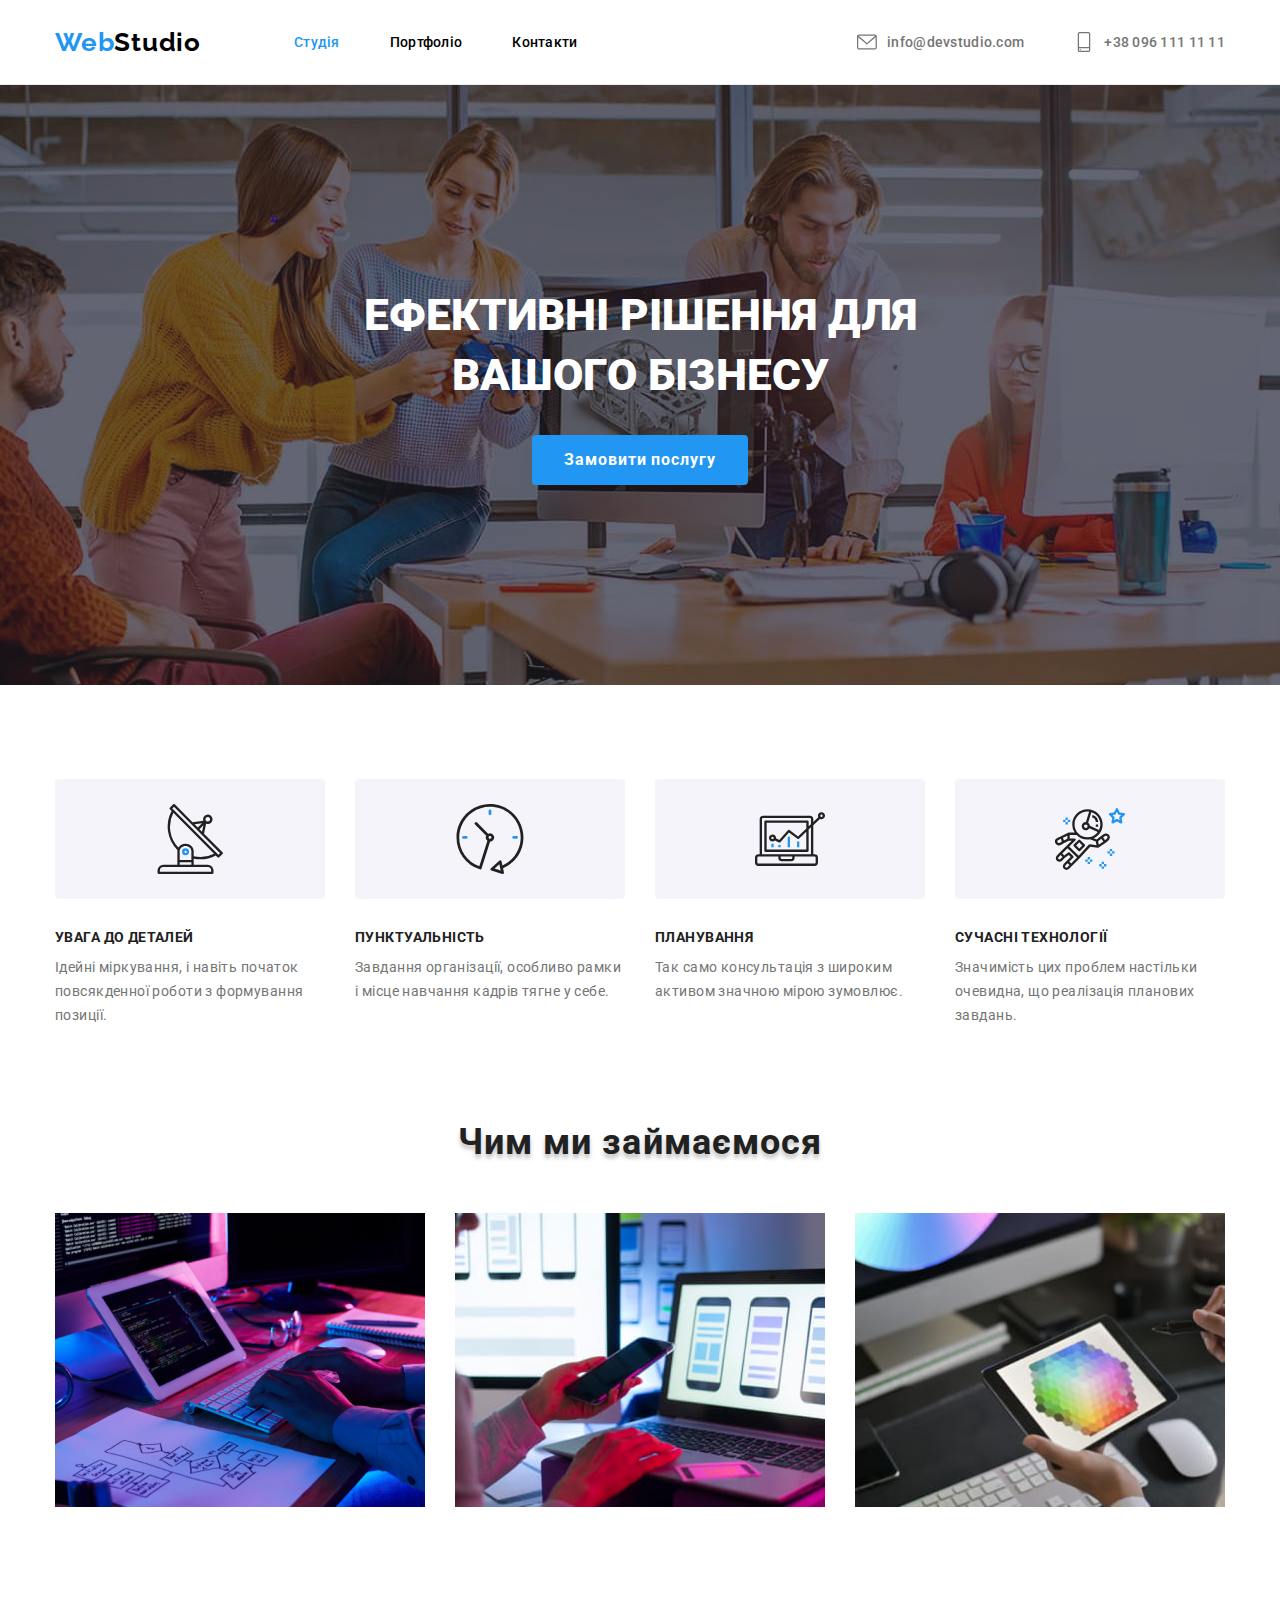
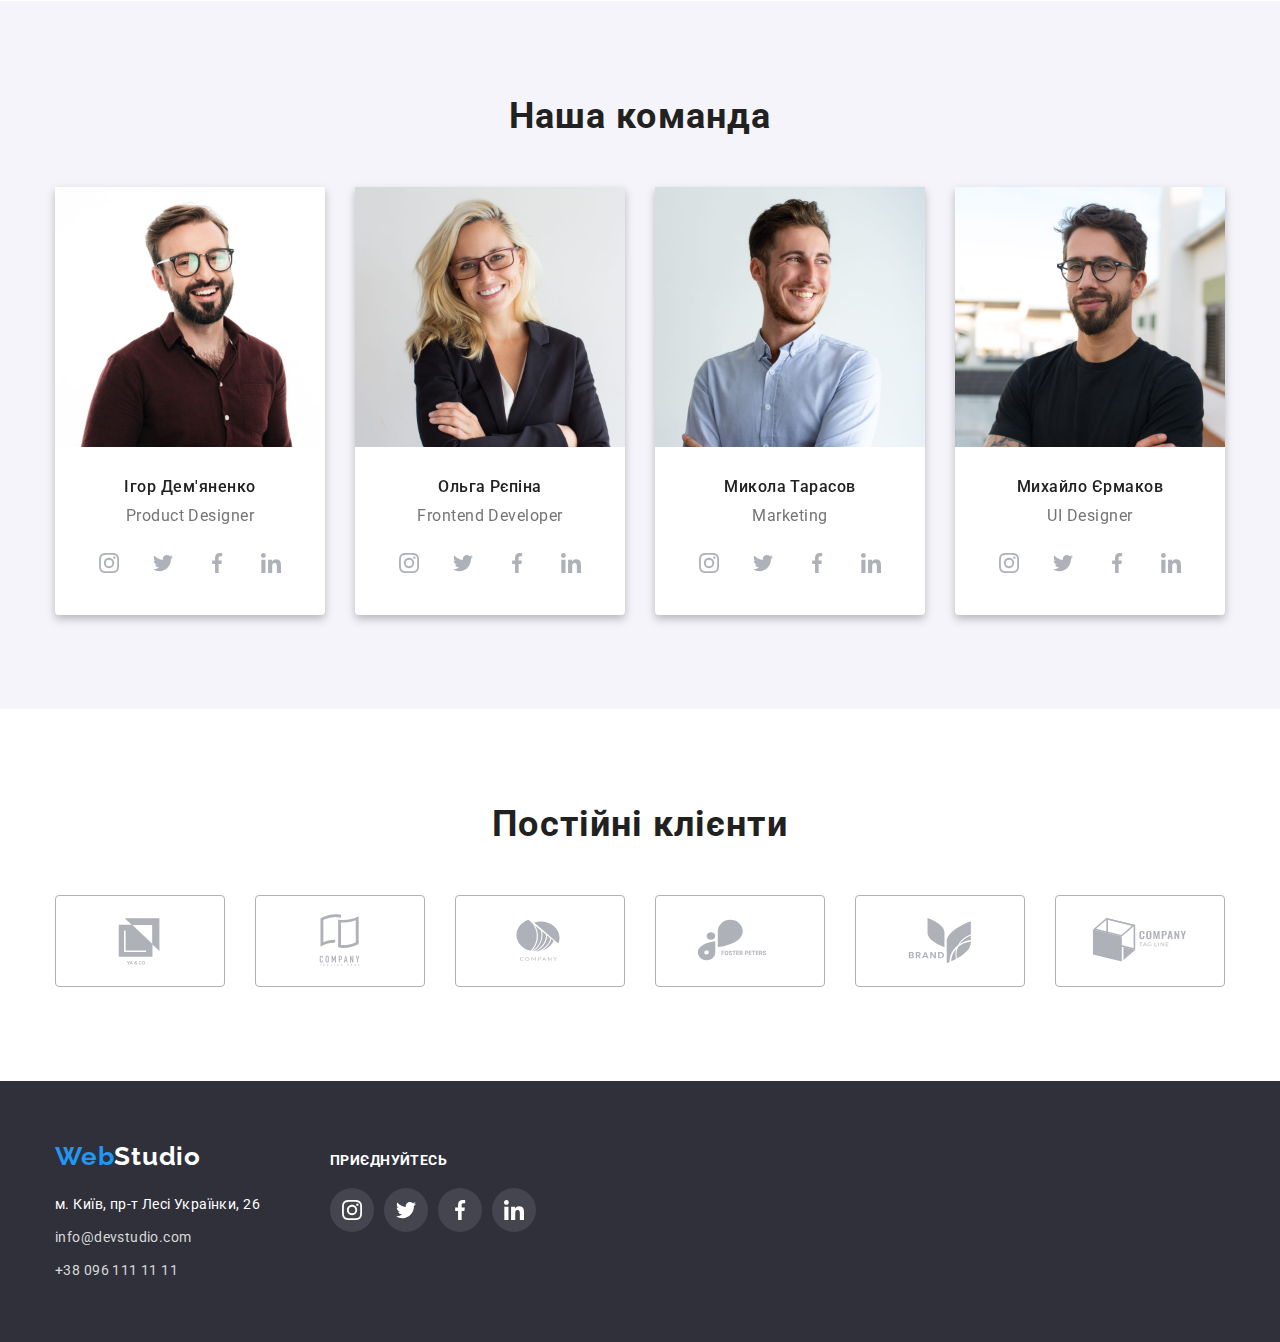
==== index.html @ 407eb29a "Initial commit" ====
<!DOCTYPE html>
<html lang="uk">
  <head>
    <meta charset="UTF-8" />
    <meta http-equiv="X-UA-Compatible" content="IE=edge" />
    <meta name="viewport" content="width=device-width, initial-scale=1.0" />
    <title>WebStudio</title>
    <link
      rel="stylesheet"
      href="https://cdnjs.cloudflare.com/ajax/libs/modern-normalize/1.0.0/modern-normalize.min.css"
    />
    <link rel="preconnect" href="https://fonts.googleapis.com" />
    <link rel="preconnect" href="https://fonts.gstatic.com" crossorigin />
    <link
      href="https://fonts.googleapis.com/css2?family=Raleway:wght@700&family=Roboto:wght@400;500;700;900&display=swap"
      rel="stylesheet"
    />
    <link rel="stylesheet" href="./css/styles.css" />
  </head>
  <body class="page">
    <header class="header">
      <!-- navigation block -->
      <div class="container header-container">
        <a class="link header-logo" href="./index.html"
          ><span class="logo-txt">Web</span>Studio</a
        >
        <nav class="nav">
          <ul class="list header-list">
            <li class="list-item">
              <a class="link header-nav-link link-current" href="./index.html"
                >Студія</a
              >
            </li>
            <li class="list-item">
              <a class="link header-nav-link" href="./portfolio.html"
                >Портфоліо</a
              >
            </li>
            <li class="list-item">
              <a class="link header-nav-link" href="">Контакти</a>
            </li>
          </ul>
        </nav>
        <ul class="list header-contact">
          <li class="list-item">
            <a class="link link-contact" href="mailto:info@devstudio.com">
              <svg class="icon-header" width="20" height="20">
                <use href="./images/symbol-defs.svg#mail"></use>
              </svg>
              info@devstudio.com</a
            >
          </li>
          <li class="list-item">
            <a class="link link-contact" href="tel:+380961111111">
              <svg class="icon-header" width="20" height="20">
                <use href="./images/symbol-defs.svg#phone"></use>
              </svg>
              +38 096 111 11 11</a
            >
          </li>
        </ul>
      </div>
    </header>

    <main>
      <!-- hero section -->

      <section class="section-hero">
        <div class="container">
          <div class="container-main-title">
            <h1 class="main-title-hero">
              Ефективні рішення для вашого бізнесу
            </h1>
          </div>
          <button class="btn" type="button">Замовити послугу</button>
        </div>
      </section>

      <!-- Our advantages section -->

      <section class="section">
        <div class="container">
          <h2 class="section-title visually-hidden">Наші цінності</h2>
          <ul class="list list-adv">
            <li class="list-item">
              <div class="icon-place">
                <svg class="icon-adv" width="70" height="70">
                  <use href="./images/symbol-defs.svg#antenna"></use>
                </svg>
              </div>
              <h3 class="advantage">УВАГА ДО ДЕТАЛЕЙ</h3>
              <p class="adv-text">
                Ідейні міркування, і навіть початок повсякденної роботи з
                формування позиції.
              </p>
            </li>
            <li class="list-item">
              <div class="icon-place">
                <svg class="icon-adv" width="70" height="70">
                  <use href="./images/symbol-defs.svg#clock"></use>
                </svg>
              </div>
              <h3 class="advantage">ПУНКТУАЛЬНІСТЬ</h3>
              <p class="adv-text">
                Завдання організації, особливо рамки і місце навчання кадрів
                тягне у себе.
              </p>
            </li>
            <li class="list-item">
              <div class="icon-place">
                <svg class="icon-adv" width="70" height="70">
                  <use href="./images/symbol-defs.svg#diagramma"></use>
                </svg>
              </div>
              <h3 class="advantage">ПЛАНУВАННЯ</h3>
              <p class="adv-text">
                Так само консультація з широким активом значною мірою зумовлює.
              </p>
            </li>
            <li class="list-item">
              <div class="icon-place">
                <svg class="icon-adv" width="70" height="70">
                  <use href="./images/symbol-defs.svg#astronaut"></use>
                </svg>
              </div>
              <h3 class="advantage">СУЧАСНІ ТЕХНОЛОГІЇ</h3>
              <p class="adv-text">
                Значимість цих проблем настільки очевидна, що реалізація
                планових завдань.
              </p>
            </li>
          </ul>
        </div>
      </section>
      <!-- Our work -->
      <section class="section work">
        <div class="container">
          <h2 class="section-title second-title">Чим ми займаємося</h2>
          <ul class="list work-list">
            <li class="list-item">
              <img
                class="img"
                src="./images/box1.jpg"
                alt="структура"
                width="370"
                height="294"
              />
            </li>
            <li class="list-item">
              <img
                class="img"
                src="./images/box2.jpg"
                alt="юзабіліті"
                width="370"
                height="294"
              />
            </li>
            <li class="list-item">
              <img
                class="img"
                src="./images/box3.jpg"
                alt="дизайн"
                width="370"
                height="294"
              />
            </li>
          </ul>
        </div>
      </section>

      <!-- our team block -->

      <section class="section team-section">
        <div class="container">
          <h2 class="section-title team-title">Наша команда</h2>
          <ul class="list">
            <li class="list-item team-item">
              <img
                class="img img-team"
                src="./images/imgname3.jpg"
                alt="Ігор Дем'яненко"
                width="270"
                height="260"
              />
              <h3 class="team-name">Ігор Дем'яненко</h3>
              <p class="team-position">Product Designer</p>
              <ul class="social-list">
                <li class="social-item">
                  <a
                    class="link socials-link"
                    href="https://instagram.com"
                    aria-label="Instagram"
                    target="_blank"
                    rel="noopener noreferrer"
                  >
                    <svg class="social-icon" width="20" height="20">
                      <use href="./images/symbol-defs.svg#instagram"></use>
                    </svg>
                  </a>
                </li>
                <li class="social-item">
                  <a
                    class="link socials-link"
                    href="https://twitter.com/"
                    aria-label="twitter"
                    target="_blank"
                    rel="noopener noreferrer"
                  >
                    <svg class="social-icon" width="20" height="20">
                      <use href="./images/symbol-defs.svg#twitter"></use>
                    </svg>
                  </a>
                </li>
                <li class="social-item">
                  <a
                    class="link socials-link"
                    href="https://www.facebook.com/"
                    aria-label="facebook"
                    target="_blank"
                    rel="noopener noreferrer"
                  >
                    <svg class="social-icon" width="20" height="20">
                      <use href="./images/symbol-defs.svg#facebook"></use>
                    </svg>
                  </a>
                </li>
                <li class="social-item">
                  <a
                    class="link socials-link"
                    href="https://www.linkedin.com/"
                    aria-label="linkedin"
                    target="_blank"
                    rel="noopener noreferrer"
                  >
                    <svg class="social-icon" width="20" height="20">
                      <use href="./images/symbol-defs.svg#linkedin"></use>
                    </svg>
                  </a>
                </li>
              </ul>
            </li>
            <li class="list-item team-item">
              <img
                class="img img-team"
                src="./images/imgname1.jpg"
                alt="Ольга Рєпіна"
                width="270"
                height="260"
              />
              <h3 class="team-name">Ольга Рєпіна</h3>
              <p class="team-position">Frontend Developer</p>
              <ul class="social-list">
                <li class="social-item">
                  <a
                    class="link socials-link"
                    href="https://instagram.com"
                    aria-label="Instagram"
                    target="_blank"
                    rel="noopener noreferrer"
                  >
                    <svg class="social-icon" width="20" height="20">
                      <use href="./images/symbol-defs.svg#instagram"></use>
                    </svg>
                  </a>
                </li>
                <li class="social-item">
                  <a
                    class="link socials-link"
                    href="https://twitter.com/"
                    aria-label="twitter"
                    target="_blank"
                    rel="noopener noreferrer"
                  >
                    <svg class="social-icon" width="20" height="20">
                      <use href="./images/symbol-defs.svg#twitter"></use>
                    </svg>
                  </a>
                </li>
                <li class="social-item">
                  <a
                    class="link socials-link"
                    href="https://www.facebook.com/"
                    aria-label="facebook"
                    target="_blank"
                    rel="noopener noreferrer"
                  >
                    <svg class="social-icon" width="20" height="20">
                      <use href="./images/symbol-defs.svg#facebook"></use>
                    </svg>
                  </a>
                </li>
                <li class="social-item">
                  <a
                    class="link socials-link"
                    href="https://www.linkedin.com/"
                    aria-label="linkedin"
                    target="_blank"
                    rel="noopener noreferrer"
                  >
                    <svg class="social-icon" width="20" height="20">
                      <use href="./images/symbol-defs.svg#linkedin"></use>
                    </svg>
                  </a>
                </li>
              </ul>
            </li>
            <li class="list-item team-item">
              <img
                class="img img-team"
                src="./images/imgname2.jpg"
                alt="Микола Тарасов"
                width="270"
                height="260"
              />
              <h3 class="team-name">Микола Тарасов</h3>
              <p class="team-position">Marketing</p>
              <ul class="social-list">
                <li class="social-item">
                  <a
                    class="link socials-link"
                    href="https://instagram.com"
                    aria-label="Instagram"
                    target="_blank"
                    rel="noopener noreferrer"
                  >
                    <svg class="social-icon" width="20" height="20">
                      <use href="./images/symbol-defs.svg#instagram"></use>
                    </svg>
                  </a>
                </li>
                <li class="social-item">
                  <a
                    class="link socials-link"
                    href="https://twitter.com/"
                    aria-label="twitter"
                    target="_blank"
                    rel="noopener noreferrer"
                  >
                    <svg class="social-icon" width="20" height="20">
                      <use href="./images/symbol-defs.svg#twitter"></use>
                    </svg>
                  </a>
                </li>
                <li class="social-item">
                  <a
                    class="link socials-link"
                    href="https://www.facebook.com/"
                    aria-label="facebook"
                    target="_blank"
                    rel="noopener noreferrer"
                  >
                    <svg class="social-icon" width="20" height="20">
                      <use href="./images/symbol-defs.svg#facebook"></use>
                    </svg>
                  </a>
                </li>
                <li class="social-item">
                  <a
                    class="link socials-link"
                    href="https://www.linkedin.com/"
                    aria-label="linkedin"
                    target="_blank"
                    rel="noopener noreferrer"
                  >
                    <svg class="social-icon" width="20" height="20">
                      <use href="./images/symbol-defs.svg#linkedin"></use>
                    </svg>
                  </a>
                </li>
              </ul>
            </li>
            <li class="list-item team-item">
              <img
                class="img img-team"
                src="./images/imgname4.jpg"
                alt="Михайло Єрмаков"
                width="270"
                height="260"
              />
              <h3 class="team-name">Михайло Єрмаков</h3>
              <p class="team-position">UI Designer</p>
              <ul class="social-list">
                <li class="social-item">
                  <a
                    class="link socials-link"
                    href="https://instagram.com"
                    aria-label="Instagram"
                    target="_blank"
                    rel="noopener noreferrer"
                  >
                    <svg class="social-icon" width="20" height="20">
                      <use href="./images/symbol-defs.svg#instagram"></use>
                    </svg>
                  </a>
                </li>
                <li class="social-item">
                  <a
                    class="link socials-link"
                    href="https://twitter.com/"
                    aria-label="twitter"
                    target="_blank"
                    rel="noopener noreferrer"
                  >
                    <svg class="social-icon" width="20" height="20">
                      <use href="./images/symbol-defs.svg#twitter"></use>
                    </svg>
                  </a>
                </li>
                <li class="social-item">
                  <a
                    class="link socials-link"
                    href="https://www.facebook.com/"
                    aria-label="facebook"
                    target="_blank"
                    rel="noopener noreferrer"
                  >
                    <svg class="social-icon" width="20" height="20">
                      <use href="./images/symbol-defs.svg#facebook"></use>
                    </svg>
                  </a>
                </li>
                <li class="social-item">
                  <a
                    class="link socials-link"
                    href="https://www.linkedin.com/"
                    aria-label="linkedin"
                    target="_blank"
                    rel="noopener noreferrer"
                  >
                    <svg class="social-icon" width="20" height="20">
                      <use href="./images/symbol-defs.svg#linkedin"></use>
                    </svg>
                  </a>
                </li>
              </ul>
            </li>
          </ul>
        </div>
      </section>

    <!-- client block -->

      <section class="section">
        <div class="container">
          <h2 class="title client-title">Постійні клієнти</h2>
          <ul class="list client-list">
            <li class="list-item client-item">
              <a
                class="link client-link"
                href=""
                aria-label="client first"
                target="_blank"
                rel="noopener noreferrer"
              >
                <svg class="client-icon" width="106" height="60">
                  <use href="./images/symbol-defs.svg#client1"></use>
                </svg>
              </a>
            </li>
            <li class="list-item">
              <a
                class="link client-link"
                href=""
                aria-label="client second"
                target="_blank"
                rel="noopener noreferrer"
              >
                <svg class="client-icon" width="106" height="60">
                  <use href="./images/symbol-defs.svg#client2"></use>
                </svg>
              </a>
            </li>
            <li class="list-item">
              <a
                class="link client-link"
                href=""
                aria-label="client third"
                target="_blank"
                rel="noopener noreferrer"
              >
                <svg class="client-icon" width="106" height="60">
                  <use href="./images/symbol-defs.svg#client3"></use>
                </svg>
              </a>
            </li>
            <li class="list-item">
              <a
                class="link client-link"
                href=""
                aria-label="client forth"
                target="_blank"
                rel="noopener noreferrer"
              >
                <svg class="client-icon" width="106" height="60">
                  <use href="./images/symbol-defs.svg#client4"></use>
                </svg>
              </a>
            </li>
            <li class="list-item">
              <a
                class="link client-link"
                href=""
                aria-label="client fifth"
                target="_blank"
                rel="noopener noreferrer"
              >
                <svg class="client-icon" width="106" height="60">
                  <use href="./images/symbol-defs.svg#client5"></use>
                </svg>
              </a>
            </li>
            <li class="list-item">
              <a
                class="link client-link"
                href=""
                aria-label="client sixth"
                target="_blank"
                rel="noopener noreferrer"
              >
                <svg class="client-icon" width="106" height="60">
                  <use href="./images/symbol-defs.svg#client6"></use>
                </svg>
              </a>
            </li>
          </ul>
        </div>
      </section>
    </main>

    <!-- footer section -->

    <footer class="footer">
      <div class="container footer-container">
        <div class="footer-block">
          <a class="footer-logo" href="./index.html">
            <span class="footer-txt">Web</span>Studio</a
          >

          <address class="contact-address">
            <ul class="list list-address">
              <li class="list-item address-txt">
                <a
                  class="link link-address"
                  href="https://goo.gl/maps/22rbSzSwpeRfUNZHA"
                  target="_blank"
                  rel="noopener noreferrer"
                  >м. Київ, пр-т Лесі Українки, 26</a
                >
              </li>
              <li class="list-item address-txt">
                <a class="link link-item" href="mailto:info@devstudio.com"
                  >info@devstudio.com</a
                >
              </li>
              <li class="list-item">
                <a class="link link-item" href="tel:+380961111111"
                  >+38 096 111 11 11</a
                >
              </li>
            </ul>
          </address>
        </div>
        <div class="social-block">
          <h2 class="title footer-title">приєднуйтесь</h2>
          <ul class="social-list">
            <li class="social-item">
              <a
                class="link socials-link-footer"
                href="https://instagram.com"
                aria-label="Instagram"
                target="_blank"
                rel="noopener noreferrer"
              >
                <svg class="social-icon" width="20" height="20">
                  <use href="./images/symbol-defs.svg#instagram"></use>
                </svg>
              </a>
            </li>
            <li class="social-item">
              <a
                class="link socials-link-footer"
                href="https://twitter.com"
                aria-label="twitter"
                target="_blank"
                rel="noopener noreferrer"
              >
                <svg class="social-icon" width="20" height="20">
                  <use href="./images/symbol-defs.svg#twitter"></use>
                </svg>
              </a>
            </li>
            <li class="social-item">
              <a
                class="link socials-link-footer"
                href="https://facebook.com"
                aria-label="facebook"
                target="_blank"
                rel="noopener noreferrer"
              >
                <svg class="social-icon" width="20" height="20">
                  <use href="./images/symbol-defs.svg#facebook"></use>
                </svg>
              </a>
            </li>
            <li class="social-item">
              <a
                class="link socials-link-footer"
                href="https://linkedin.com"
                aria-label="linkedin"
                target="_blank"
                rel="noopener noreferrer"
              >
                <svg class="social-icon" width="20" height="20">
                  <use href="./images/symbol-defs.svg#linkedin"></use>
                </svg>
              </a>
            </li>
          </ul>
        </div>
      </div>
    </footer>
  </body>
</html>
---- css/styles.css ----
/* Root selector */
:root {
  /* color root selector */

  /* text color */
  --main-txt-color: #212121;
  --light-txt-color: #757575;
  --blue-txt-color: #2196f3;
  --black-txt-color: #000000;
  --grey-txt-color: #d9d9d9;
  --social-color: #afb1b8;

  /* background color */
  --light-bcg-color: #f5f4fa;
  --white-color: #ffffff;
  --dark-bcg-color: #2f303a;
  --blue-btn-color: #2196f3;

  --border-setup: 1px solid #eeeeee;

  /* font root selector */
  --main-font: roboto, sans-serif;
  --secondary-font: Raleway, sans-serif;
}

/* ======================================= */
/* main page selector */
.page {
  font-family: var(--main-font);
  color: var(--main-txt-color);
}

.container {
  width: 1200px;
  padding-left: 15px;
  padding-right: 15px;
  margin-left: auto;
  margin-right: auto;
}

.section {
  padding-top: 94px;
  padding-bottom: 94px;
}

.img {
  display: block;
  max-width: 100%;
  height: auto;
}

/* =============== utilities ============= */
h1,
h2,
h3,
h4,
h5,
h6,
p,
ul {
  margin: 0;
  list-style-type: none;
}

ul {
  padding-left: 0;
}
/* ===========link setup=========== */

.link {
  text-decoration: none;
  color: var(--black-txt-color);
  font-weight: 500;
  font-size: 14px;
  line-height: calc(16 / 14);
  letter-spacing: 0.02em;
}

.link:active {
  color: orange;
}
.link:focus,
.link:hover {
  color: var(--blue-txt-color);
}

/* navigation setup */
.link.link-current {
  color: var(--blue-txt-color);
}

/* ========= */

.btn {
  font-family: inherit;
  color: currentColor;
  border: none;
}
.btn:active {
  color: orange;
}
.btn:hover,
.btn:focus {
  color: var(--light-txt-color);
  background-color: var(--blue-btn-color);
}

/* header */
.header {
  border-bottom: 1px solid #ececec;
}

/* logo style */

.header-logo {
  margin-right: 93px;

  color: var(--black-txt-color);
  font-family: var(--secondary-font);
  font-weight: 700;
  font-size: 26px;
  line-height: calc(31 / 26);
  letter-spacing: 0.03em;
}

.header-logo:active .header-logo:focus,
.header-logo:hover {
  color: var(--black-txt-color);
}

.link .logo-txt {
  color: #2196f3;
}

/* header contact style */

.header-container {
  display: flex;
  align-items: center;
}

.header-list {
  display: flex;
  gap: 50px;
  padding: 0;
}

.header-contact {
  display: flex;
  gap: 50px;
  margin-left: auto;
}

.header-nav-link,
.link-contact {
  display: block;
  padding-top: 32px;
  padding-bottom: 32px;
}

.link.link-contact {
  display: flex;
  align-items: center;
  gap: 10px;

  color: var(--light-txt-color);
}

.link.link-contact:active {
  color: orange;
}
.link.link-contact:focus,
.link.link-contact:hover {
  color: var(--blue-txt-color);
}

.icon-header {
  fill: currentColor;
}

/* ===hero section=== */

.section-hero {
  background-color: var(--dark-bcg-color);
  background-image: linear-gradient(
      to top,
      rgba(47, 48, 58, 0.4) 0%,
      rgba(47, 48, 58, 0.4) 100%
    ),
    url(../images/hero.jpg);
  background-repeat: no-repeat;
  background-position: center;
  max-width: 1600px;
  margin-left: auto;
  margin-right: auto;

  padding-top: 200px;
  padding-bottom: 200px;
}

.container-main-title {
  width: 696px;
  margin-right: auto;
  margin-left: auto;
  margin-bottom: 30px;
}
.main-title-hero {
  text-align: center;

  color: var(--white-color);
  text-transform: uppercase;
  font-weight: 900;
  font-size: 44px;
  line-height: 60px;
}
.section-hero .btn {
  display: block;
  padding: 10px 32px;
  margin-right: auto;
  margin-left: auto;
  border-radius: 4px;

  background-color: var(--blue-btn-color);
  color: var(--white-color);
  font-weight: 700;
  line-height: calc(30 / 16);
  letter-spacing: 0.06em;
}

.section-hero .btn:active,
.section-hero .btn:focus,
.section-hero .btn:hover {
  background-color: aquamarine;
  color: #212121;
}

/* ===== Our advantages section style =========== */

/*  second title transparent */
.visually-hidden {
  position: absolute;
  width: 1px;
  height: 1px;
  margin: -1px;
  border: 0;
  padding: 0;
  white-space: nowrap;
  clip-path: inset(100%);
  clip: rect(0 0 0 0);
  overflow: hidden;
}

.list-adv {
  display: flex;
  gap: 30px;
}

.icon-place {
  display: flex;
  align-items: center;
  justify-content: center;
  width: 270px;
  height: 120px;
  background-color: var(--light-bcg-color);
  border-radius: 4px;
  margin-bottom: 30px;
}

.advantage {
  margin-bottom: 10px;

  font-size: 14px;
  line-height: calc(16 / 14);
  letter-spacing: 0.03em;
}
.adv-text {
  min-width: 270px;

  color: var(--light-txt-color);
  font-size: 14px;
  line-height: calc(24 / 14);
  letter-spacing: 0.03em;
}

/* ============ our work section style ========== */
.work {
  padding-top: 0;
}

.work-list {
  display: flex;
  gap: 30px;
}

.second-title {
  text-align: center;
  margin-bottom: 50px;

  font-size: 36px;
  line-height: calc(42 / 36);
  letter-spacing: 0.03em;
  text-shadow: 0px 4px 4px rgba(0, 0, 0, 0.25);
}

/* ========== our team block style ======== */

.team-section .list {
  display: flex;
  gap: 30px;
}

.team-section {
  background-color: var(--light-bcg-color);
}

.team-item {
  text-align: center;
  border-bottom-right-radius: 4px;
  border-bottom-left-radius: 4px;
  filter: drop-shadow(0px 4px 4px rgba(0, 0, 0, 0.25));

  background-color: var(--white-color);
}

.img-team {
  margin-bottom: 30px;
}

.team-title {
  margin-bottom: 50px;
  text-align: center;

  font-size: 36px;
  line-height: calc(42 / 36);
  letter-spacing: 0.03em;
}

.team-name {
  margin-bottom: 10px;

  font-weight: 500;
  font-size: 16px;
  line-height: calc(19 / 16);
  letter-spacing: 0.03em;
}

.team-position {
  margin-bottom: 16px;

  color: var(--light-txt-color);
  line-height: calc(19 / 16);
  letter-spacing: 0.03em;
}

/* -----social link style ----- */

.social-list {
  display: flex;
  justify-content: center;
  gap: 10px;
  margin-bottom: 30px;
}
.social-item {
  width: 44px;
  height: 44px;
}

.socials-link {
  display: inline-flex;
  border-radius: 50%;
  width: 100%;
  height: 100%;
  justify-content: center;
  align-items: center;
}

.social-icon {
  fill: var(--social-color);
}

.socials-link:hover,
.socials-link:focus {
  background-color: var(--blue-txt-color);
}

.socials-link:hover .social-icon,
.socials-link:focus .social-icon {
  fill: var(--white-color);
}

/* ============ client block style ======== */

.client-title {
  margin-bottom: 50px;

  font-size: 36px;
  line-height: calc(42 / 36);
  text-align: center;
  letter-spacing: 0.03em;
}

.client-list {
  display: flex;
  gap: 30px;
}

.client-link {
  display: inline-flex;
  width: 170px;
 height: 92px;
  border: 1px solid var(--social-color);
  border-radius: 4px;
  color: var(--social-color);
  justify-content: center;
  align-items: center;
}

.client-icon {
  fill: currentColor;
}

.client-link:hover,
.client-link:focus {
  border-color: var(--blue-txt-color);
  fill: var(--blue-txt-color);
}

/* ======== footer style ========== */
.footer-container {
  display: flex;
  gap: 70px;
  align-items: baseline;
}

.footer {
  padding-top: 60px;
  padding-bottom: 60px;
}

.footer {
  background-color: var(--dark-bcg-color);
}

.footer-logo {
  display: block;
  margin-bottom: 20px;

  text-decoration: none;
  color: var(--white-color);
  font-family: var(--secondary-font);
  font-weight: 700;
  font-size: 26px;
  line-height: calc(31 / 26);
  letter-spacing: 0.03em;
}
.footer-logo:active,
.footer-logo:hover,
.footer-logo:focus {
  color: var(--white-color);
}
.footer-txt {
  color: var(--blue-txt-color);
}

.contact-address {
  font-style: normal;
}

.link-address {
  color: var(--white-color);
  font-weight: 400;
  line-height: calc(24 / 14);
  letter-spacing: 0.03em;
}

.link-item {
  color: var(--grey-txt-color);
  font-weight: 400;
  line-height: calc(24 / 14);
  letter-spacing: 0.03em;
}

.list-address > .list-item:not(:last-child) {
  margin-bottom: 9px;
}

/* footer social */

.footer-title {
  margin-bottom: 20px;

  color: var(--white-color);
  text-transform: uppercase;
  font-size: 14px;
  letter-spacing: 0.03em;
}

.social-block .social-list {
  display: flex;
  gap: 10px;
  justify-content: start;
}

.social-block .social-item {
  width: 44px;
  height: 44px;
}

.socials-link-footer {
  display: inline-flex;
  border-radius: 50%;
  background-color: rgba(255, 255, 255, 0.1);
  color: var(--white-color);
  width: 100%;
  height: 100%;
  justify-content: center;
  align-items: center;
}

.socials-link-footer .social-icon {
  fill: var(--white-color);
}

.socials-link-footer:hover,
.socials-link-footer:focus {
  background-color: var(--blue-txt-color);
}

/* =========================================== */
/* =============== portfolio ================= */

/* ----------- button style ------------- */
.list-button {
  display: flex;
  gap: 8px;
  justify-content: center;
  margin-bottom: 50px;
}

.list-item > .btn {
  padding: 6px 22px;
  border-radius: 4px;

  background-color: var(--light-bcg-color);
  font-weight: 500;
  line-height: calc(26 / 16);
  letter-spacing: 0.03em;
}

.list-item > .btn:active,
.list-item > .btn:hover,
.list-item > .btn:focus {
  background-color: var(--blue-btn-color);
  color: var(--white-color);
  box-shadow: 0px 3px 1px rgba(0, 0, 0, 0.1), 0px 1px 2px rgba(0, 0, 0, 0.08),
    0px 2px 2px rgba(0, 0, 0, 0.12);
}

/* --------- card style -------------- */

.list-portfolio {
  display: flex;
  flex-wrap: wrap;
  gap: 30px;
}

.client-txt {
  padding: 20px 24px;
  border-left: var(--border-setup);
  border-right: var(--border-setup);
  border-bottom: var(--border-setup);
}

.client-txt > .section-title {
  margin-bottom: 4px;

  color: var(--main-txt-color);
  font-size: 18px;
  line-height: calc(36 / 18);
  letter-spacing: 0.06em;
}

.client-txt > .section-text {
  color: var(--light-txt-color);
  font-weight: 400;
  font-size: 16px;
  line-height: calc(30 / 16);
  letter-spacing: 0.03em;
}

.link-portfolio {
  display: block;
}

.link-portfolio:hover,
.link-portfolio:focus {
  color: var(--blue-txt-color);
  box-shadow: 0px 1px 1px rgba(0, 0, 0, 0.12), 0px 4px 4px rgba(0, 0, 0, 0.06),
    1px 4px 6px rgba(0, 0, 0, 0.16);
}
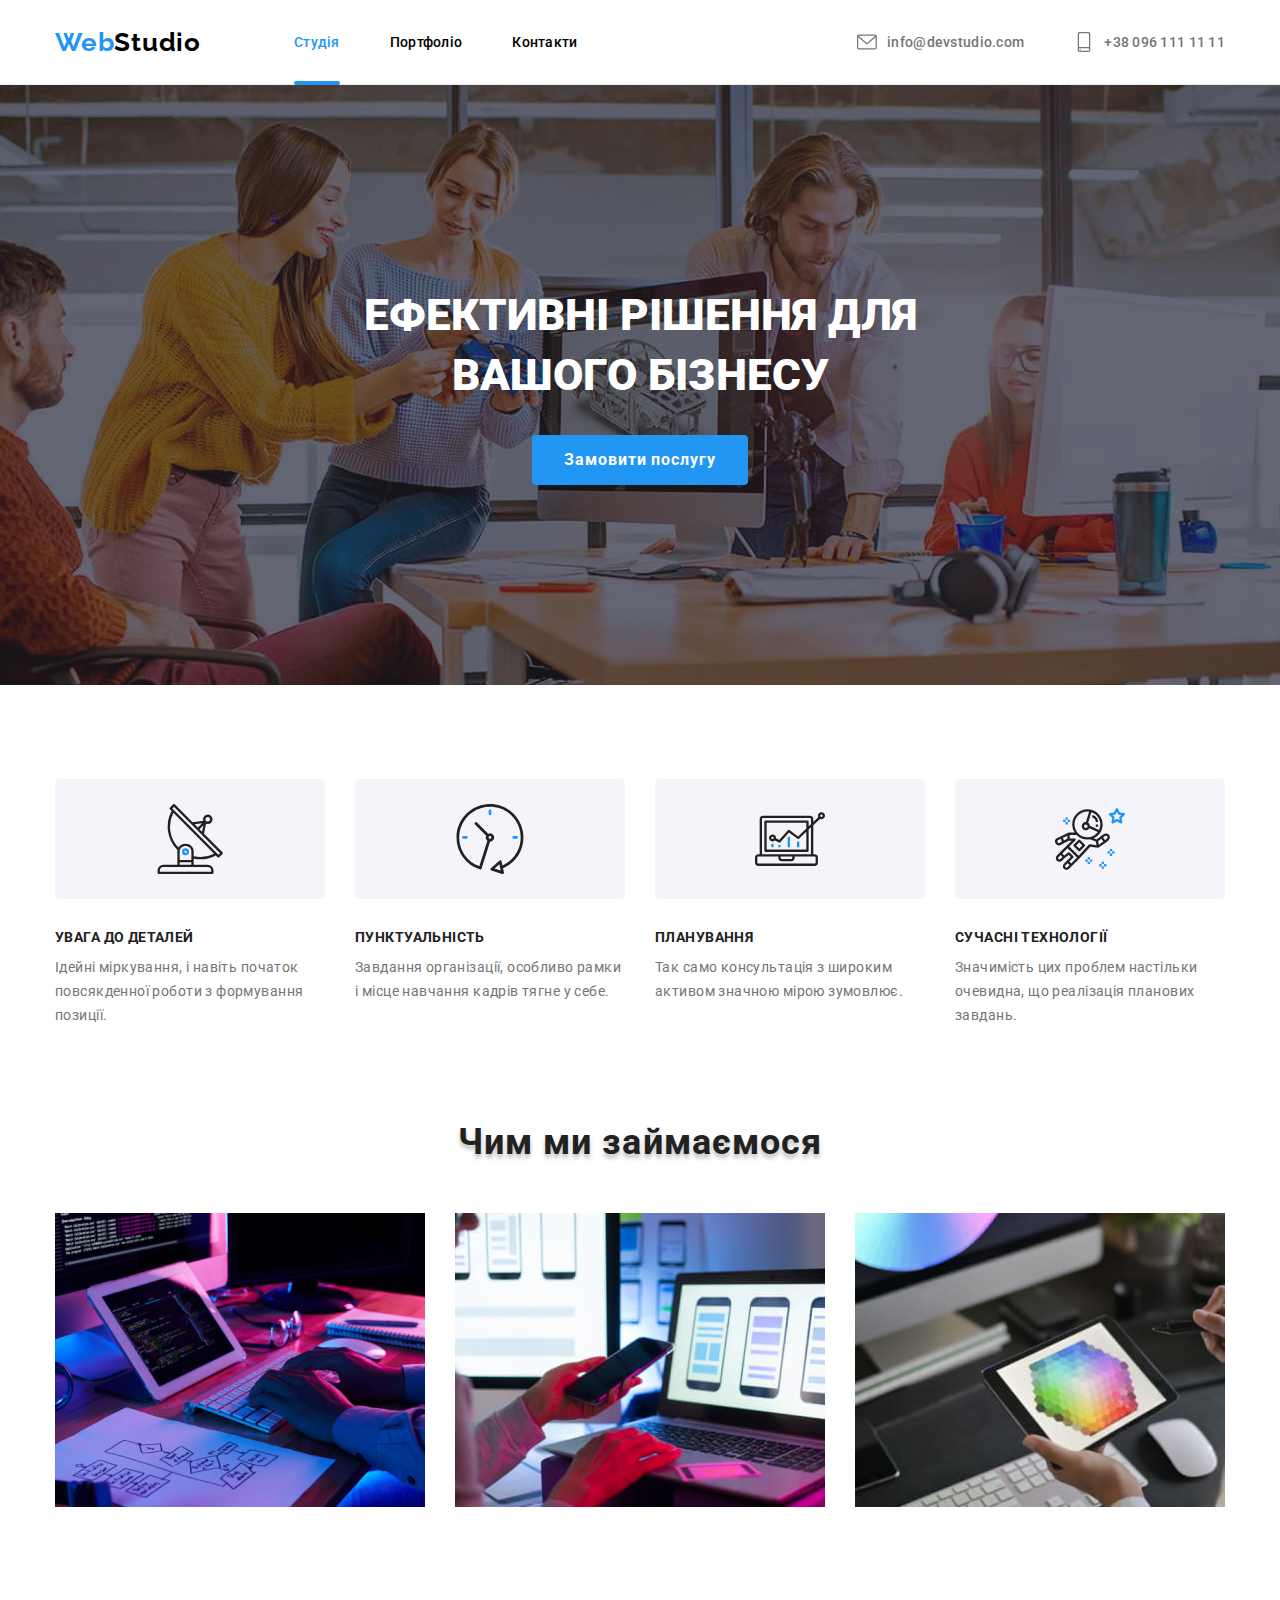
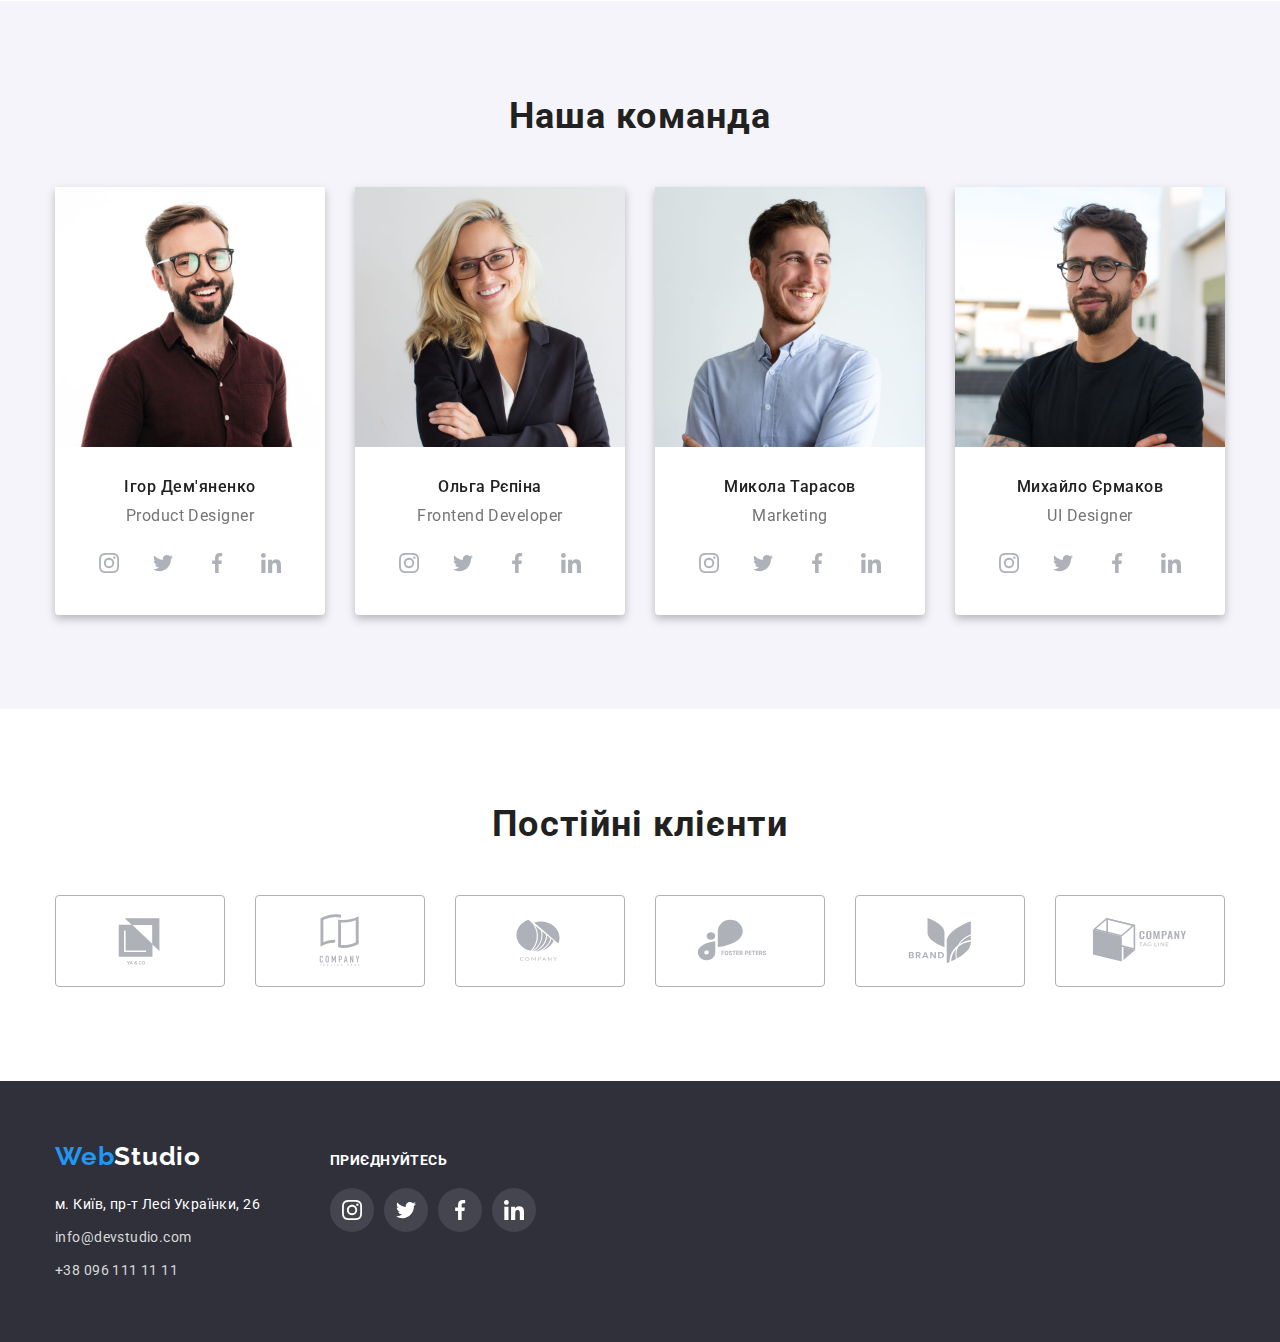
==== commit 7b32a402: "add script, portfolio style" ====
--- a/index.html
+++ b/index.html
@@ -72,7 +72,7 @@
               Ефективні рішення для вашого бізнесу
             </h1>
           </div>
-          <button class="btn" type="button">Замовити послугу</button>
+          <button class="btn" type="button" data-modal-open >Замовити послугу</button>
         </div>
       </section>
 
@@ -619,5 +619,20 @@
         </div>
       </div>
     </footer>
+
+    <!-- modal window -->
+
+    <div class="backdrop is-hidden" data-modal>
+      <div class="modal">
+        <button class="modal-btn" type="button" data-modal-close>
+          <svg class="modal-icon" width="18" height="18">
+            <use href="./images/symbol-defs.svg#close"></use>
+          </svg>
+        </button>
+      </div>
+    </div>
+
+    <script src="./js/modal.js"></script>
+
   </body>
 </html>
--- a/css/styles.css
+++ b/css/styles.css
@@ -75,7 +75,6 @@
   line-height: calc(16 / 14);
   letter-spacing: 0.02em;
 }
-
 .link:active {
   color: orange;
 }
@@ -87,6 +86,22 @@
 /* navigation setup */
 .link.link-current {
   color: var(--blue-txt-color);
+}
+
+.nav .list-item {
+  position: relative;
+}
+.link-current::after {
+  position: absolute;
+  left: 0;
+  bottom: -3.5%;
+
+  content: "";
+  display: inline-block;
+  background-color: var(--blue-txt-color);
+  width: 100%;
+  height: 4px;
+  border-radius: 2px;
 }
 
 /* ========= */
@@ -156,6 +171,8 @@
   display: block;
   padding-top: 32px;
   padding-bottom: 32px;
+
+  transition: color 250ms cubic-bezier(0.4, 0, 0.2, 1);
 }
 
 .link.link-contact {
@@ -225,6 +242,9 @@
   font-weight: 700;
   line-height: calc(30 / 16);
   letter-spacing: 0.06em;
+
+  transition: color 250ms cubic-bezier(0.4, 0, 0.2, 1),
+    background-color 250ms cubic-bezier(0.4, 0, 0.2, 1);
 }
 
 .section-hero .btn:active,
@@ -372,20 +392,20 @@
   height: 100%;
   justify-content: center;
   align-items: center;
+  color: var(--social-color);
+
+  transition: color 250ms cubic-bezier(0.4, 0, 0.2, 1),
+    background-color 250ms cubic-bezier(0.4, 0, 0.2, 1);
 }
 
 .social-icon {
-  fill: var(--social-color);
+  fill: currentColor;
 }
 
 .socials-link:hover,
 .socials-link:focus {
   background-color: var(--blue-txt-color);
-}
-
-.socials-link:hover .social-icon,
-.socials-link:focus .social-icon {
-  fill: var(--white-color);
+  color: var(--white-color);
 }
 
 /* ============ client block style ======== */
@@ -407,12 +427,15 @@
 .client-link {
   display: inline-flex;
   width: 170px;
- height: 92px;
+  height: 92px;
   border: 1px solid var(--social-color);
   border-radius: 4px;
   color: var(--social-color);
   justify-content: center;
   align-items: center;
+
+  transition: color 250ms cubic-bezier(0.4, 0, 0.2, 1),
+    border-color 250ms cubic-bezier(0.4, 0, 0.2, 1);
 }
 
 .client-icon {
@@ -471,6 +494,8 @@
   font-weight: 400;
   line-height: calc(24 / 14);
   letter-spacing: 0.03em;
+
+  transition: color 250ms cubic-bezier(0.4, 0, 0.2, 1);
 }
 
 .link-item {
@@ -478,6 +503,8 @@
   font-weight: 400;
   line-height: calc(24 / 14);
   letter-spacing: 0.03em;
+
+  transition: color 250ms cubic-bezier(0.4, 0, 0.2, 1);
 }
 
 .list-address > .list-item:not(:last-child) {
@@ -515,6 +542,8 @@
   height: 100%;
   justify-content: center;
   align-items: center;
+
+  transition: background-color 250ms cubic-bezier(0.4, 0, 0.2, 1);
 }
 
 .socials-link-footer .social-icon {
@@ -545,6 +574,10 @@
   font-weight: 500;
   line-height: calc(26 / 16);
   letter-spacing: 0.03em;
+
+  transition: color 250ms cubic-bezier(0.4, 0, 0.2, 1),
+    background-color 250ms cubic-bezier(0.4, 0, 0.2, 1),
+    box-shadow 250ms cubic-bezier(0.4, 0, 0.2, 1);
 }
 
 .list-item > .btn:active,
@@ -590,6 +623,8 @@
 
 .link-portfolio {
   display: block;
+
+  transition: box-shadow 250ms cubic-bezier(0.4, 0, 0.2, 1);
 }
 
 .link-portfolio:hover,
@@ -598,3 +633,108 @@
   box-shadow: 0px 1px 1px rgba(0, 0, 0, 0.12), 0px 4px 4px rgba(0, 0, 0, 0.06),
     1px 4px 6px rgba(0, 0, 0, 0.16);
 }
+
+/*     overlay settings     */
+
+.portfolio-thumb {
+  position: relative;
+  overflow: hidden;
+}
+
+.overlay {
+  position: absolute;
+  top: 0;
+  left: 0;
+  transform: translateY(100%);
+  width: 100%;
+  height: 100%;
+
+  display: flex;
+  align-items: center;
+  justify-content: center;
+  padding: 20px;
+  background-color: rgba(33, 150, 243, 0.9);;
+
+  transition: transform 250ms cubic-bezier(0.4, 0, 0.2, 1);
+}
+
+.list-item:hover .overlay {
+  transform: translateY(0);
+}
+
+.overlay-text {
+font-weight: 400;
+font-size: 18px;
+line-height: calc(28/18);
+letter-spacing: 0.03em;
+color: var(--white-color);
+width: 322px;
+}
+
+
+
+/**
+  |============================
+  | modal window
+  |============================
+*/
+
+.backdrop {
+  position: fixed;
+  top: 0;
+  left: 0;
+  z-index: 10;
+  opacity: 1;
+  width: 100%;
+  height: 100%;
+  background-color: rgba(0, 0, 0, 0.5);
+  visibility: visible;
+  transition: opacity 500ms linear, visibility 500ms linear;
+}
+
+.backdrop.is-hidden {
+  opacity: 0;
+  pointer-events: none;
+  visibility: hidden;
+}
+
+.modal {
+  position: absolute;
+  top: 50%;
+  left: 50%;
+  transform: translate(-50%, -50%);
+
+  width: 528px;
+  height: 581px;
+  background-color: var(--white-color);
+  border-radius: 4px;
+}
+
+.modal-btn {
+  position: absolute;
+  top: 8px;
+  right: 8px;
+  display: flex;
+  align-items: center;
+  justify-content: center;
+
+  width: 30px;
+  height: 30px;
+  border-radius: 50%;
+  border-color: rgba(0, 0, 0, 0.1);
+
+  cursor: pointer;
+
+  transition: color 250ms cubic-bezier(0.4, 0, 0.2, 1),
+    background-color 250ms cubic-bezier(0.4, 0, 0.2, 1);
+}
+
+.modal-icon {
+  fill: currentColor;
+}
+
+.modal-btn:hover,
+.modal-btn:focus {
+  color: var(--white-color);
+  background-color: var(--blue-btn-color);
+}
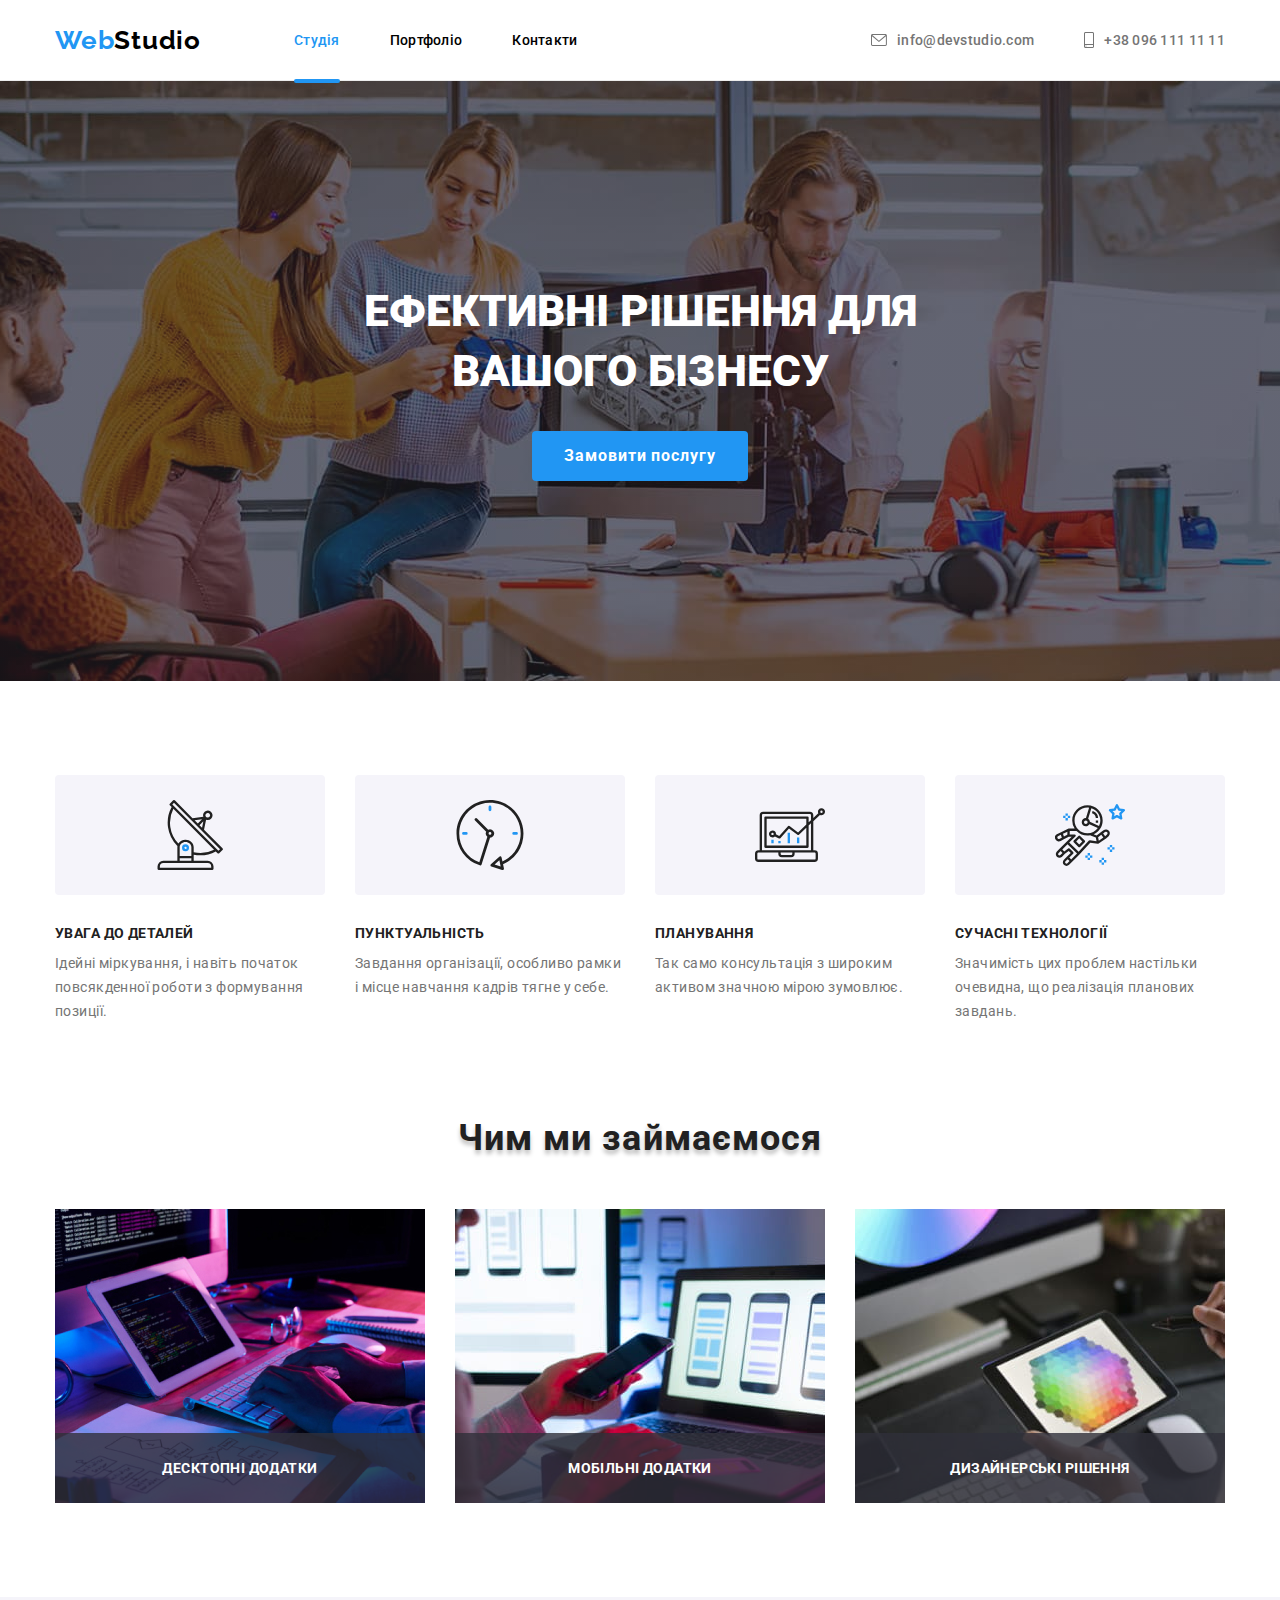
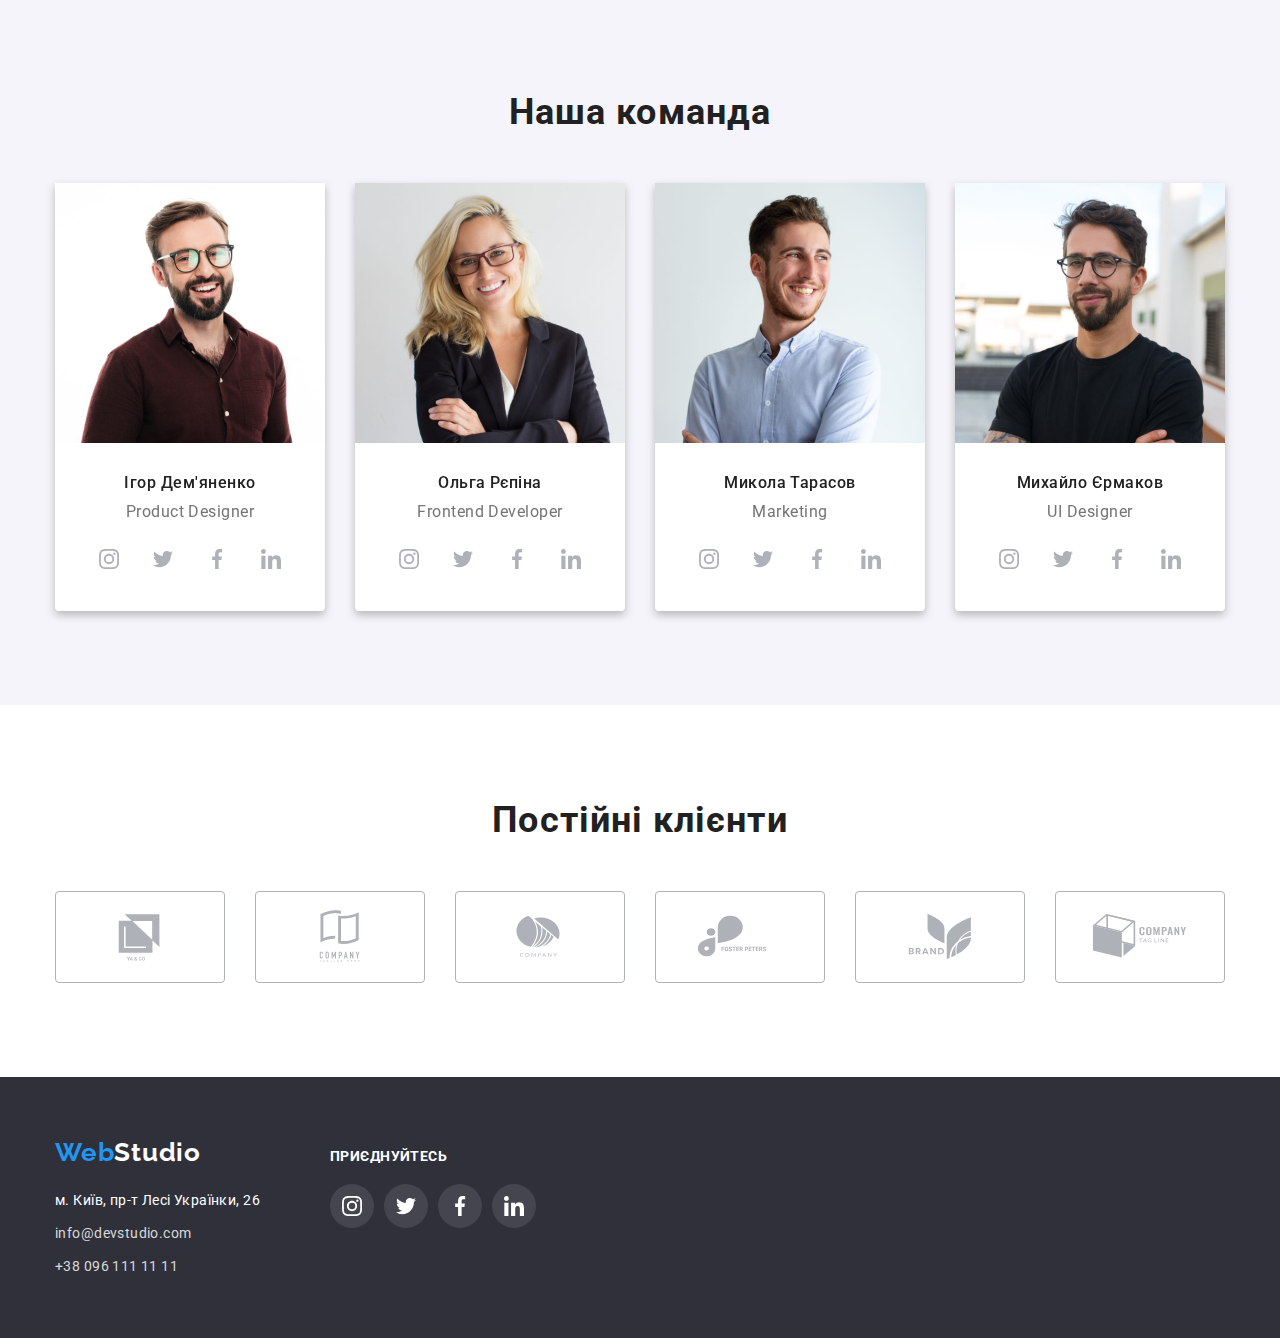
==== commit bd9604c3: "edit style and classes" ====
--- a/index.html
+++ b/index.html
@@ -44,7 +44,7 @@
         <ul class="list header-contact">
           <li class="list-item">
             <a class="link link-contact" href="mailto:info@devstudio.com">
-              <svg class="icon-header" width="20" height="20">
+              <svg class="icon-header" width="16" height="12">
                 <use href="./images/symbol-defs.svg#mail"></use>
               </svg>
               info@devstudio.com</a
@@ -52,7 +52,7 @@
           </li>
           <li class="list-item">
             <a class="link link-contact" href="tel:+380961111111">
-              <svg class="icon-header" width="20" height="20">
+              <svg class="icon-header" width="10" height="16">
                 <use href="./images/symbol-defs.svg#phone"></use>
               </svg>
               +38 096 111 11 11</a
@@ -81,50 +81,50 @@
       <section class="section">
         <div class="container">
           <h2 class="section-title visually-hidden">Наші цінності</h2>
-          <ul class="list list-adv">
+          <ul class="list list-advantage">
             <li class="list-item">
               <div class="icon-place">
-                <svg class="icon-adv" width="70" height="70">
+                <svg class="icon-advantage" width="70" height="70">
                   <use href="./images/symbol-defs.svg#antenna"></use>
                 </svg>
               </div>
               <h3 class="advantage">УВАГА ДО ДЕТАЛЕЙ</h3>
-              <p class="adv-text">
+              <p class="advantage-text">
                 Ідейні міркування, і навіть початок повсякденної роботи з
                 формування позиції.
               </p>
             </li>
             <li class="list-item">
               <div class="icon-place">
-                <svg class="icon-adv" width="70" height="70">
+                <svg class="icon-advantage" width="70" height="70">
                   <use href="./images/symbol-defs.svg#clock"></use>
                 </svg>
               </div>
               <h3 class="advantage">ПУНКТУАЛЬНІСТЬ</h3>
-              <p class="adv-text">
+              <p class="advantage-text">
                 Завдання організації, особливо рамки і місце навчання кадрів
                 тягне у себе.
               </p>
             </li>
             <li class="list-item">
               <div class="icon-place">
-                <svg class="icon-adv" width="70" height="70">
+                <svg class="icon-advantage" width="70" height="70">
                   <use href="./images/symbol-defs.svg#diagramma"></use>
                 </svg>
               </div>
               <h3 class="advantage">ПЛАНУВАННЯ</h3>
-              <p class="adv-text">
+              <p class="advantage-text">
                 Так само консультація з широким активом значною мірою зумовлює.
               </p>
             </li>
             <li class="list-item">
               <div class="icon-place">
-                <svg class="icon-adv" width="70" height="70">
+                <svg class="icon-advantage" width="70" height="70">
                   <use href="./images/symbol-defs.svg#astronaut"></use>
                 </svg>
               </div>
               <h3 class="advantage">СУЧАСНІ ТЕХНОЛОГІЇ</h3>
-              <p class="adv-text">
+              <p class="advantage-text">
                 Значимість цих проблем настільки очевидна, що реалізація
                 планових завдань.
               </p>
@@ -138,6 +138,7 @@
           <h2 class="section-title second-title">Чим ми займаємося</h2>
           <ul class="list work-list">
             <li class="list-item">
+              <div class="work-container">
               <img
                 class="img"
                 src="./images/box1.jpg"
@@ -145,24 +146,32 @@
                 width="370"
                 height="294"
               />
-            </li>
-            <li class="list-item">
-              <img
-                class="img"
-                src="./images/box2.jpg"
-                alt="юзабіліті"
-                width="370"
-                height="294"
-              />
-            </li>
-            <li class="list-item">
-              <img
-                class="img"
-                src="./images/box3.jpg"
-                alt="дизайн"
-                width="370"
-                height="294"
-              />
+              <p class="work-text">Десктопні додатки</p>
+            </div>
+            </li>
+            <li class="list-item">
+              <div class="work-container">
+                <img
+                  class="img"
+                  src="./images/box2.jpg"
+                  alt="структура"
+                  width="370"
+                  height="294"
+                />
+                <p class="work-text">Мобільні додатки</p>
+              </div>
+            </li>
+            <li class="list-item">
+              <div class="work-container">
+                <img
+                  class="img"
+                  src="./images/box3.jpg"
+                  alt="структура"
+                  width="370"
+                  height="294"
+                />
+                <p class="work-text">Дизайнерські рішення</p>
+              </div>
             </li>
           </ul>
         </div>
--- a/css/styles.css
+++ b/css/styles.css
@@ -250,7 +250,7 @@
 .section-hero .btn:active,
 .section-hero .btn:focus,
 .section-hero .btn:hover {
-  background-color: aquamarine;
+  background-color: rgb(1, 122, 220) ;
   color: #212121;
 }
 
@@ -270,7 +270,7 @@
   overflow: hidden;
 }
 
-.list-adv {
+.list-advantage {
   display: flex;
   gap: 30px;
 }
@@ -293,7 +293,7 @@
   line-height: calc(16 / 14);
   letter-spacing: 0.03em;
 }
-.adv-text {
+.advantage-text {
   min-width: 270px;
 
   color: var(--light-txt-color);
@@ -310,6 +310,30 @@
 .work-list {
   display: flex;
   gap: 30px;
+}
+
+.work-container {
+  position: relative;
+}
+
+.work-text {
+position: absolute;
+left:0;
+bottom: 0;
+
+display: flex;
+align-items: center;
+justify-content: center;
+width: 100%;
+height: 70px;
+
+font-weight: 700;
+font-size: 14px;
+letter-spacing: 0.03em;
+text-transform: uppercase;
+
+color: var(--white-color);
+background-color: rgba(47, 48, 58, 0.8);
 }
 
 .second-title {
@@ -653,7 +677,7 @@
   align-items: center;
   justify-content: center;
   padding: 20px;
-  background-color: rgba(33, 150, 243, 0.9);;
+  background-color: rgba(33, 150, 243, 0.9);
 
   transition: transform 250ms cubic-bezier(0.4, 0, 0.2, 1);
 }
@@ -663,15 +687,13 @@
 }
 
 .overlay-text {
-font-weight: 400;
-font-size: 18px;
-line-height: calc(28/18);
-letter-spacing: 0.03em;
-color: var(--white-color);
-width: 322px;
-}
-
-
+  font-weight: 400;
+  font-size: 18px;
+  line-height: calc(28 / 18);
+  letter-spacing: 0.03em;
+  color: var(--white-color);
+  width: 322px;
+}
 
 /**
   |============================
@@ -685,17 +707,20 @@
   left: 0;
   z-index: 10;
   opacity: 1;
+  transform: translateY(0%);
   width: 100%;
   height: 100%;
   background-color: rgba(0, 0, 0, 0.5);
   visibility: visible;
-  transition: opacity 500ms linear, visibility 500ms linear;
+  transition: opacity 500ms linear, visibility 500ms linear,
+    transform 500ms linear;
 }
 
 .backdrop.is-hidden {
   opacity: 0;
   pointer-events: none;
   visibility: hidden;
+  transform: translateY(-100%);
 }
 
 .modal {
